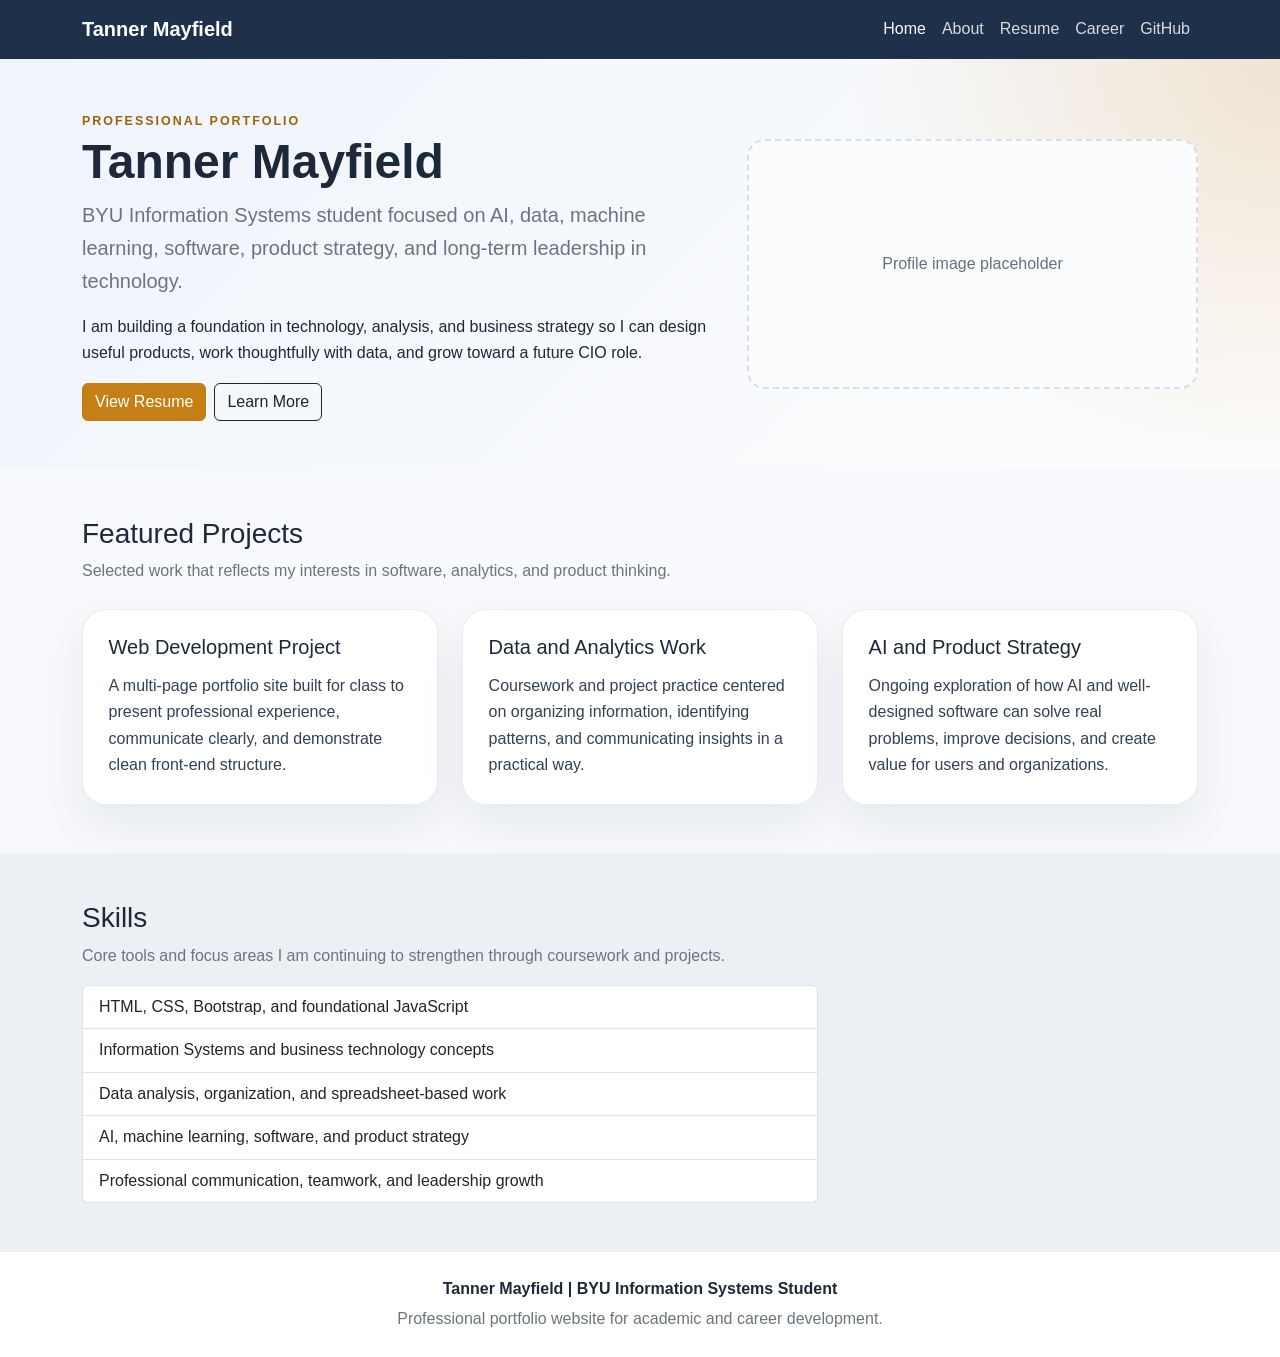
==== index.html @ 3721d304 "Initial project upload" ====
<!DOCTYPE html>
<html lang="en">
<head>
  <meta charset="UTF-8">
  <meta name="viewport" content="width=device-width, initial-scale=1.0">
  <title>Tanner Mayfield | Information Systems Student</title>
  <meta name="description" content="Professional landing page for Tanner Mayfield, an Information Systems student at BYU.">
  <link href="https://cdn.jsdelivr.net/npm/bootstrap@5.3.8/dist/css/bootstrap.min.css" rel="stylesheet" integrity="sha384-sRIl4kxILFvY47J16cr9ZwB07vP4J8+LH7qKQnuqkuIAvNWLzeN8tE5YBujZqJLB" crossorigin="anonymous">
  <link rel="stylesheet" href="css/styles.css">
</head>
<body>
  <nav class="navbar navbar-expand-lg navbar-dark site-navbar sticky-top">
    <div class="container">
      <a class="navbar-brand fw-semibold" href="index.html">Tanner Mayfield</a>
      <button class="navbar-toggler" type="button" data-bs-toggle="collapse" data-bs-target="#mainNav" aria-controls="mainNav" aria-expanded="false" aria-label="Toggle navigation">
        <span class="navbar-toggler-icon"></span>
      </button>
      <div class="collapse navbar-collapse" id="mainNav">
        <ul class="navbar-nav ms-auto">
          <li class="nav-item"><a class="nav-link active" aria-current="page" href="index.html">Home</a></li>
          <li class="nav-item"><a class="nav-link" href="about.html">About</a></li>
          <li class="nav-item"><a class="nav-link" href="resume.html">Resume</a></li>
          <li class="nav-item"><a class="nav-link" href="career.html">Career</a></li>
          <li class="nav-item"><a class="nav-link" href="https://github.com/your-username" target="_blank" rel="noopener noreferrer">GitHub</a></li>
        </ul>
      </div>
    </div>
  </nav>

  <header class="hero-section py-5">
    <div class="container">
      <div class="row align-items-center g-4">
        <div class="col-lg-7">
          <span class="eyebrow">Professional Portfolio</span>
          <h1 class="display-5 fw-bold">Tanner Mayfield</h1>
          <p class="lead text-secondary">
            BYU Information Systems student focused on AI, data, machine learning, software,
            product strategy, and long-term leadership in technology.
          </p>
          <p>
            I am building a foundation in technology, analysis, and business strategy so I can
            design useful products, work thoughtfully with data, and grow toward a future CIO role.
          </p>
          <div class="d-flex flex-wrap gap-2 mt-3">
            <a class="btn btn-accent" href="resume.html">View Resume</a>
            <a class="btn btn-outline-dark" href="about.html">Learn More</a>
          </div>
        </div>
        <div class="col-lg-5 text-center">
          <!-- Replace this placeholder with your real profile image file in the images folder -->
          <!-- Example: <img src="images/profile.jpg" alt="Portrait of Tanner Mayfield" class="img-fluid rounded shadow-sm"> -->
          <div class="profile-placeholder">
            Profile image placeholder
          </div>
        </div>
      </div>
    </div>
  </header>

  <main>
    <section class="py-5">
      <div class="container">
        <div class="row mb-4">
          <div class="col">
            <h2 class="h3">Featured Projects</h2>
            <p class="text-secondary mb-0">Selected work that reflects my interests in software, analytics, and product thinking.</p>
          </div>
        </div>
        <div class="row g-4">
          <div class="col-md-4">
            <article class="feature-card h-100">
              <div>
                <h3 class="h5 card-title">Web Development Project</h3>
                <p class="card-text">
                  A multi-page portfolio site built for class to present professional experience, communicate clearly,
                  and demonstrate clean front-end structure.
                </p>
              </div>
            </article>
          </div>
          <div class="col-md-4">
            <article class="feature-card h-100">
              <div>
                <h3 class="h5 card-title">Data and Analytics Work</h3>
                <p class="card-text">
                  Coursework and project practice centered on organizing information, identifying patterns,
                  and communicating insights in a practical way.
                </p>
              </div>
            </article>
          </div>
          <div class="col-md-4">
            <article class="feature-card h-100">
              <div>
                <h3 class="h5 card-title">AI and Product Strategy</h3>
                <p class="card-text">
                  Ongoing exploration of how AI and well-designed software can solve real problems,
                  improve decisions, and create value for users and organizations.
                </p>
              </div>
            </article>
          </div>
        </div>
      </div>
    </section>

    <section class="py-5 section-soft">
      <div class="container">
        <div class="row">
          <div class="col-lg-8">
            <h2 class="h3">Skills</h2>
            <p class="text-secondary">Core tools and focus areas I am continuing to strengthen through coursework and projects.</p>
            <ul class="list-group">
              <li class="list-group-item">HTML, CSS, Bootstrap, and foundational JavaScript</li>
              <li class="list-group-item">Information Systems and business technology concepts</li>
              <li class="list-group-item">Data analysis, organization, and spreadsheet-based work</li>
              <li class="list-group-item">AI, machine learning, software, and product strategy</li>
              <li class="list-group-item">Professional communication, teamwork, and leadership growth</li>
            </ul>
          </div>
        </div>
      </div>
    </section>
  </main>

  <footer class="site-footer py-4">
    <div class="container text-center">
      <p class="mb-1 fw-semibold">Tanner Mayfield | BYU Information Systems Student</p>
      <p class="mb-0 text-secondary">Professional portfolio website for academic and career development.</p>
    </div>
  </footer>

  <script src="https://cdn.jsdelivr.net/npm/bootstrap@5.3.8/dist/js/bootstrap.bundle.min.js" integrity="sha384-FKyoEForCGlyvwx9Hj09JcYn3nv7wiPVlz7YYwJrWVcXK/BmnVDxM+D2scQbITxI" crossorigin="anonymous"></script>
</body>
</html>
---- css/styles.css ----
:root {
  --site-navy: #10243f;
  --site-slate: #344054;
  --site-ink: #1d2939;
  --site-muted: #667085;
  --site-bg: #f6f8fb;
  --site-card: #ffffff;
  --site-line: #d8dee8;
  --site-accent: #c47f17;
  --site-accent-dark: #9a630e;
}

body {
  font-family: "Segoe UI", Tahoma, Geneva, Verdana, sans-serif;
  color: var(--site-ink);
  background: linear-gradient(180deg, #f8fafc 0%, var(--site-bg) 100%);
  line-height: 1.65;
}

a {
  color: #0f5c96;
}

a:hover {
  color: #0b4875;
}

.site-navbar {
  background: rgba(16, 36, 63, 0.94);
  backdrop-filter: blur(10px);
}

.site-navbar .nav-link {
  color: rgba(255, 255, 255, 0.83);
  font-weight: 500;
}

.site-navbar .nav-link:hover,
.site-navbar .nav-link:focus,
.site-navbar .nav-link.active {
  color: #ffffff;
}

.hero-section,
.page-header {
  background:
    radial-gradient(circle at top right, rgba(196, 127, 23, 0.18), transparent 32%),
    linear-gradient(135deg, #eff4fb 0%, #fdfdfd 100%);
}

main section {
  scroll-margin-top: 5rem;
}

.py-lg-6 {
  padding-top: 5rem;
  padding-bottom: 5rem;
}

.eyebrow {
  display: inline-block;
  text-transform: uppercase;
  letter-spacing: 0.16em;
  font-size: 0.78rem;
  color: var(--site-accent-dark);
  font-weight: 700;
}

.profile-panel,
.feature-card,
.content-card,
.callout-panel,
.resume-sheet {
  background: var(--site-card);
  border: 1px solid rgba(16, 36, 63, 0.08);
  border-radius: 24px;
  box-shadow: 0 20px 45px rgba(15, 23, 42, 0.07);
}

.profile-panel,
.feature-card,
.content-card {
  padding: 1.6rem;
}

.profile-placeholder,
.embed-placeholder {
  min-height: 250px;
  border: 2px dashed var(--site-line);
  border-radius: 18px;
  display: grid;
  place-items: center;
  text-align: center;
  padding: 1.5rem;
  color: var(--site-muted);
  background: #fbfcfe;
}

.feature-kicker {
  display: inline-block;
  margin-bottom: 0.75rem;
  color: var(--site-accent-dark);
  font-weight: 700;
  font-size: 0.85rem;
  text-transform: uppercase;
  letter-spacing: 0.08em;
}

.feature-link {
  display: inline-block;
  margin-top: 1rem;
  font-weight: 600;
  text-decoration: none;
}

.feature-card h3,
.content-card h2,
.resume-section h3 {
  margin-bottom: 0.85rem;
}

.feature-card p,
.content-card p,
.content-card li,
.resume-section li,
.resume-section p {
  color: var(--site-slate);
}

.section-soft {
  background: rgba(16, 36, 63, 0.04);
}

.section-title {
  margin-bottom: 0.75rem;
}

.info-grid {
  display: flex;
  flex-wrap: wrap;
  gap: 0.75rem;
}

.info-chip {
  background: #ffffff;
  border: 1px solid var(--site-line);
  color: var(--site-slate);
  padding: 0.7rem 1rem;
  border-radius: 999px;
  font-weight: 600;
}

.callout-panel {
  padding: 1.8rem;
  display: flex;
  align-items: center;
  justify-content: space-between;
  gap: 1rem;
}

.btn-accent {
  background: var(--site-accent);
  color: #ffffff;
  border: 1px solid var(--site-accent);
}

.btn-accent:hover,
.btn-accent:focus {
  background: var(--site-accent-dark);
  border-color: var(--site-accent-dark);
  color: #ffffff;
}

.resume-sheet {
  padding: 2rem;
}

.resume-header {
  padding-bottom: 1.25rem;
  border-bottom: 1px solid var(--site-line);
  margin-bottom: 1.5rem;
}

.resume-name {
  font-size: 2rem;
  margin-bottom: 0.35rem;
}

.resume-contact {
  color: var(--site-muted);
}

.resume-section {
  margin-bottom: 1.75rem;
}

.resume-section h3 {
  font-size: 1.1rem;
  text-transform: uppercase;
  letter-spacing: 0.08em;
  margin-bottom: 1rem;
  color: var(--site-slate);
}

.resume-item + .resume-item {
  margin-top: 1.25rem;
}

.resume-line {
  display: flex;
  justify-content: space-between;
  gap: 1rem;
  flex-wrap: wrap;
}

.skill-list {
  columns: 2;
  gap: 2rem;
}

.site-footer {
  border-top: 1px solid rgba(16, 36, 63, 0.08);
  background: #fff;
}

.site-footer p {
  margin-bottom: 0;
}

@media (max-width: 767px) {
  .callout-panel,
  .resume-line {
    flex-direction: column;
    align-items: flex-start;
  }

  .skill-list {
    columns: 1;
  }
}
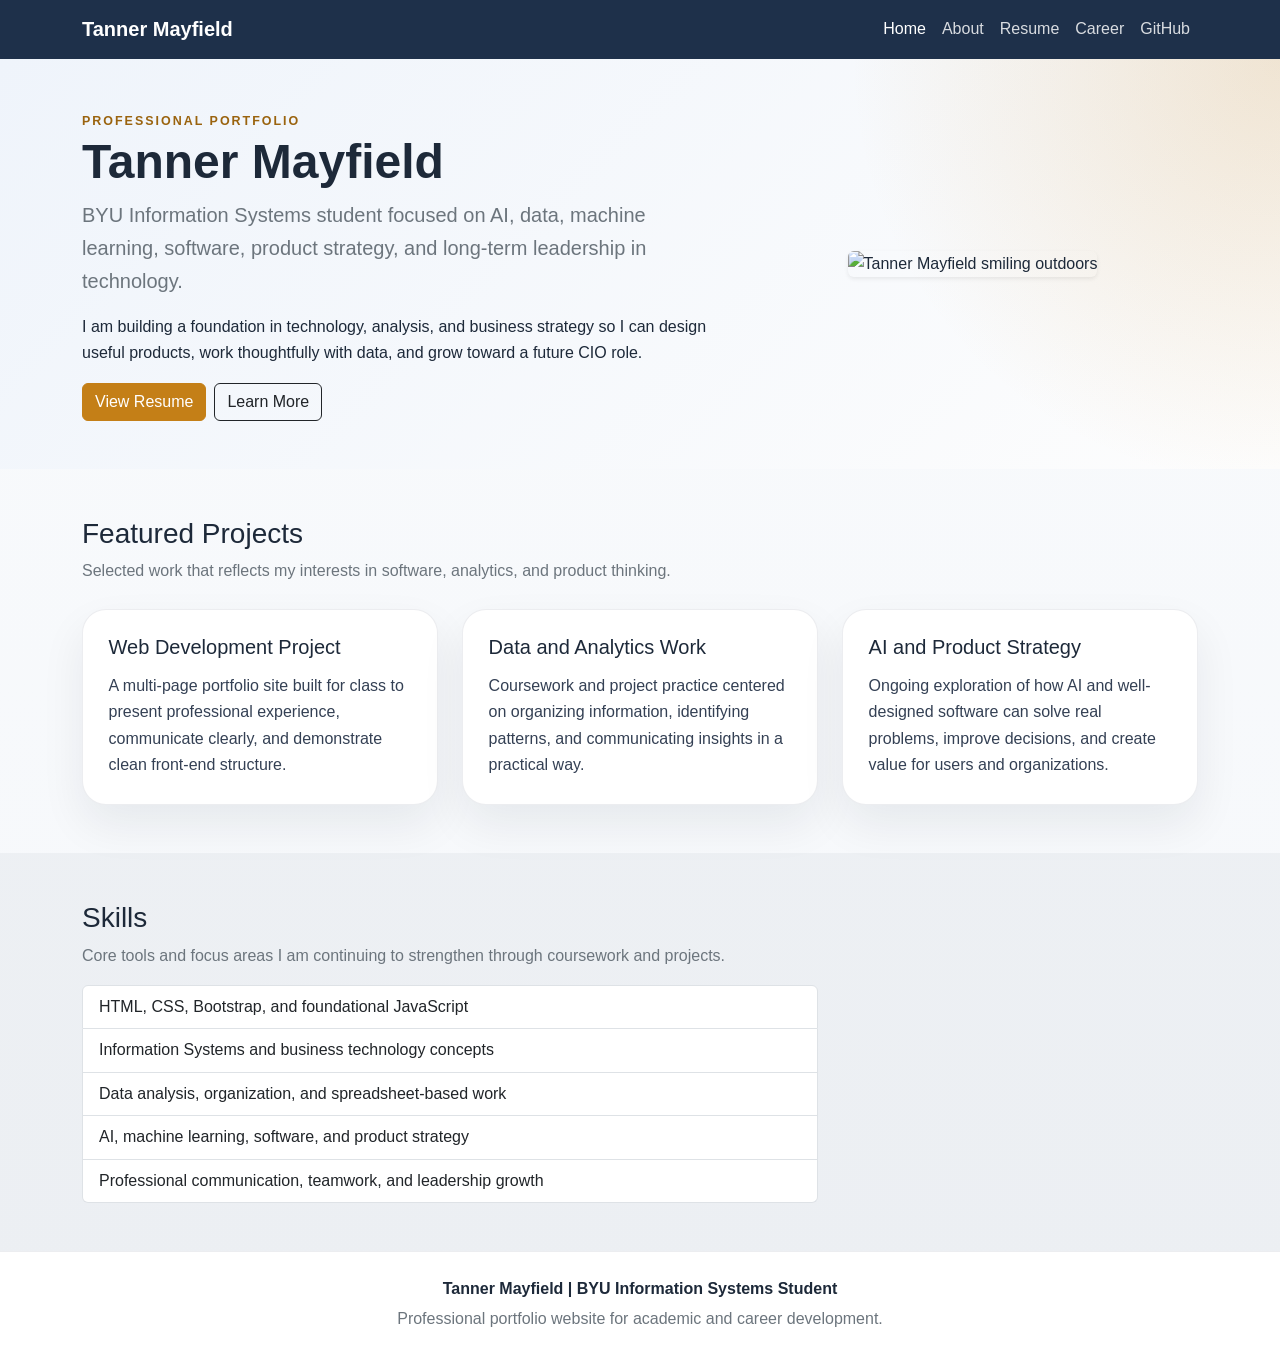
==== commit 6f3a2774: "Update homepage image and resume content" ====
--- a/index.html
+++ b/index.html
@@ -18,10 +18,10 @@
       <div class="collapse navbar-collapse" id="mainNav">
         <ul class="navbar-nav ms-auto">
           <li class="nav-item"><a class="nav-link active" aria-current="page" href="index.html">Home</a></li>
-          <li class="nav-item"><a class="nav-link" href="about.html">About</a></li>
-          <li class="nav-item"><a class="nav-link" href="resume.html">Resume</a></li>
-          <li class="nav-item"><a class="nav-link" href="career.html">Career</a></li>
-          <li class="nav-item"><a class="nav-link" href="https://github.com/your-username" target="_blank" rel="noopener noreferrer">GitHub</a></li>
+          <li class="nav-item"><a class="nav-link" href="html/about.html">About</a></li>
+          <li class="nav-item"><a class="nav-link" href="html/resume.html">Resume</a></li>
+          <li class="nav-item"><a class="nav-link" href="html/career.html">Career</a></li>
+          <li class="nav-item"><a class="nav-link" href="https://github.com/tannermayfield/is201-final-project" target="_blank" rel="noopener noreferrer">GitHub</a></li>
         </ul>
       </div>
     </div>
@@ -42,16 +42,12 @@
             design useful products, work thoughtfully with data, and grow toward a future CIO role.
           </p>
           <div class="d-flex flex-wrap gap-2 mt-3">
-            <a class="btn btn-accent" href="resume.html">View Resume</a>
-            <a class="btn btn-outline-dark" href="about.html">Learn More</a>
+            <a class="btn btn-accent" href="html/resume.html">View Resume</a>
+            <a class="btn btn-outline-dark" href="html/about.html">Learn More</a>
           </div>
         </div>
         <div class="col-lg-5 text-center">
-          <!-- Replace this placeholder with your real profile image file in the images folder -->
-          <!-- Example: <img src="images/profile.jpg" alt="Portrait of Tanner Mayfield" class="img-fluid rounded shadow-sm"> -->
-          <div class="profile-placeholder">
-            Profile image placeholder
-          </div>
+          <img src="images/IMG_9486.JPG" alt="Tanner Mayfield smiling outdoors" class="img-fluid rounded shadow-sm">
         </div>
       </div>
     </div>
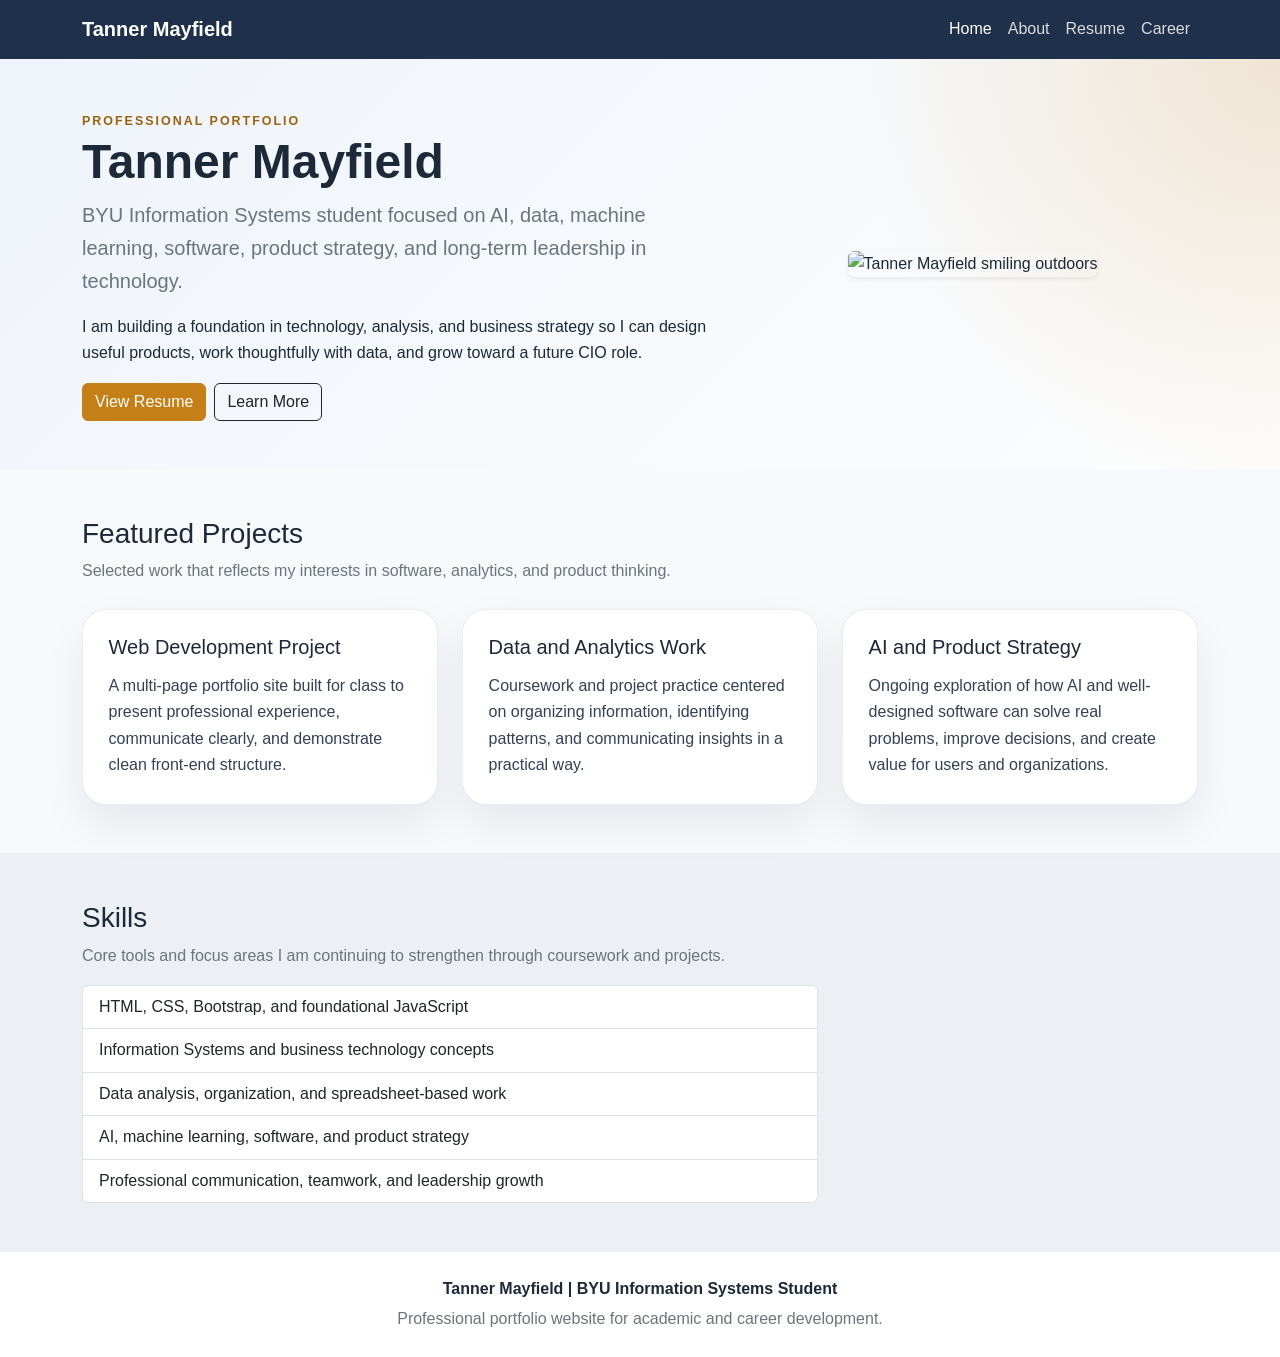
==== commit f0484443: "Update scratch styling and remove GitHub links" ====
--- a/index.html
+++ b/index.html
@@ -21,7 +21,6 @@
           <li class="nav-item"><a class="nav-link" href="html/about.html">About</a></li>
           <li class="nav-item"><a class="nav-link" href="html/resume.html">Resume</a></li>
           <li class="nav-item"><a class="nav-link" href="html/career.html">Career</a></li>
-          <li class="nav-item"><a class="nav-link" href="https://github.com/tannermayfield/is201-final-project" target="_blank" rel="noopener noreferrer">GitHub</a></li>
         </ul>
       </div>
     </div>
